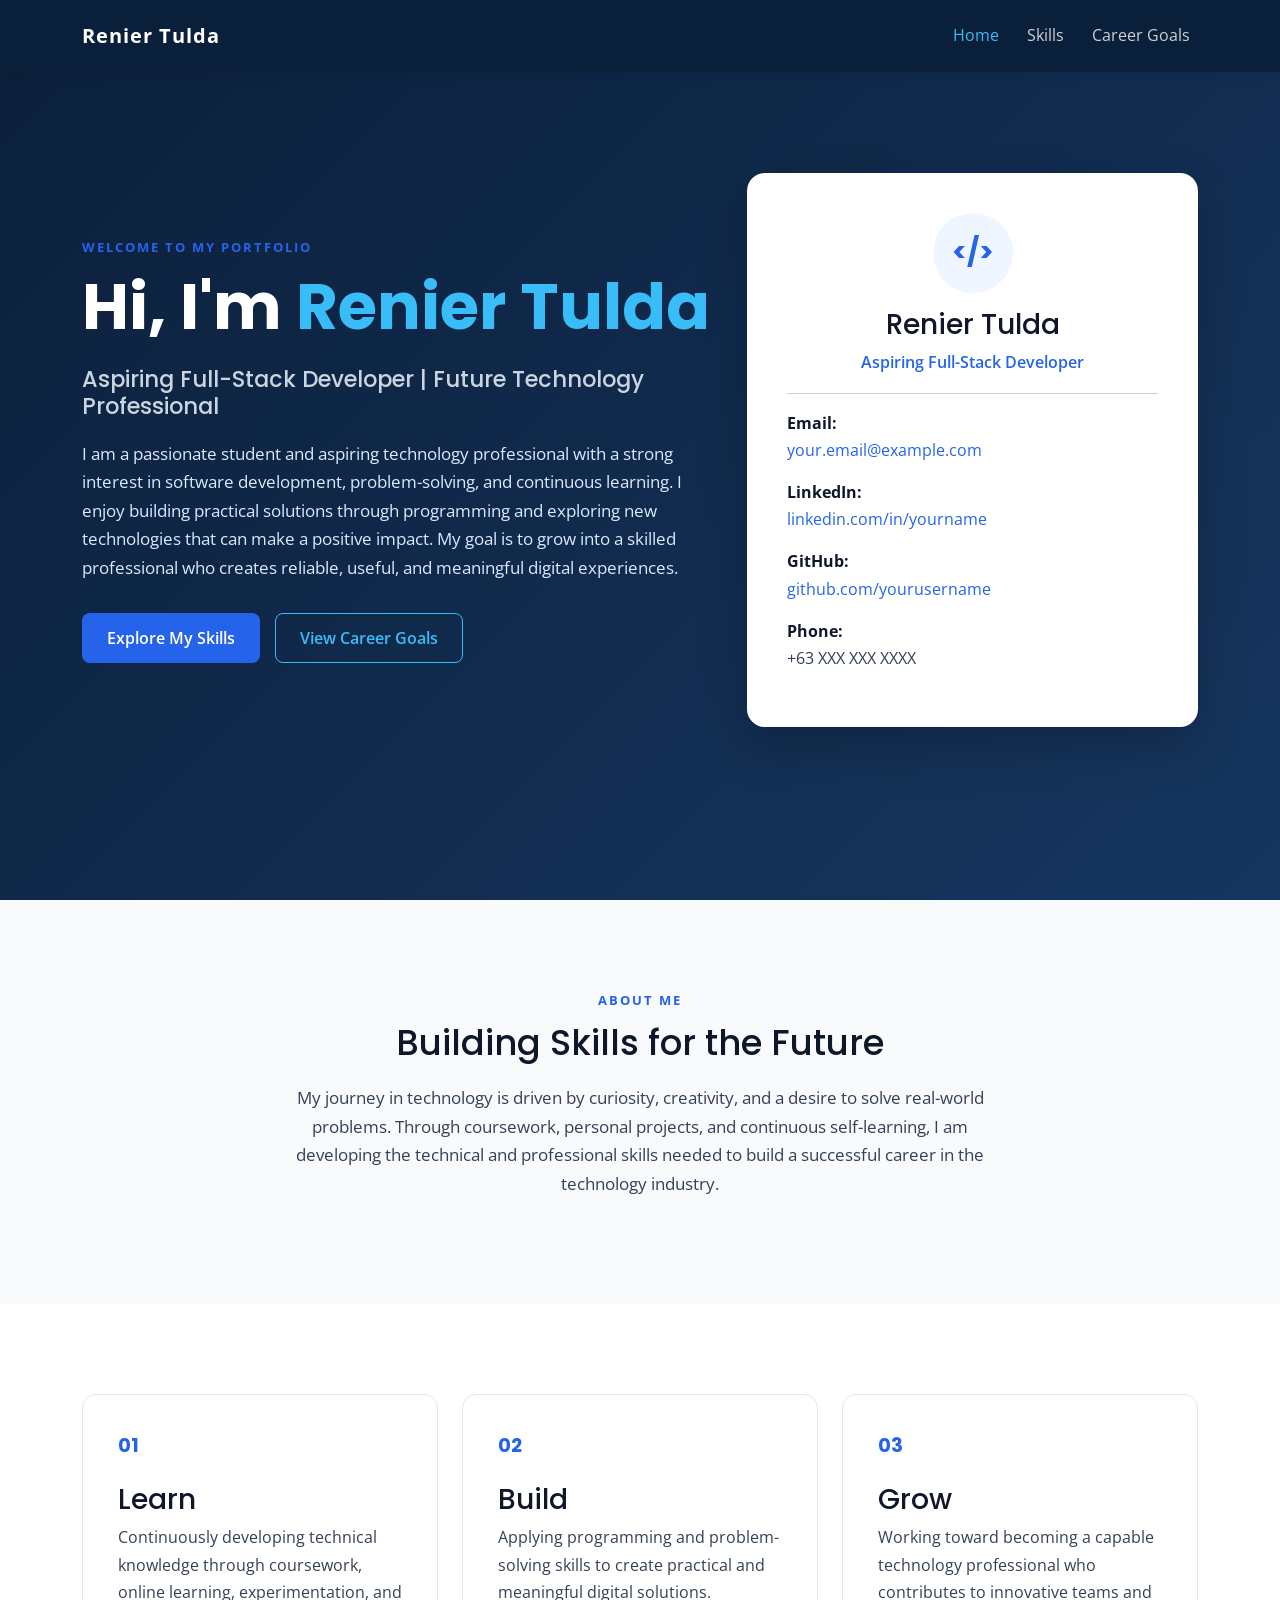
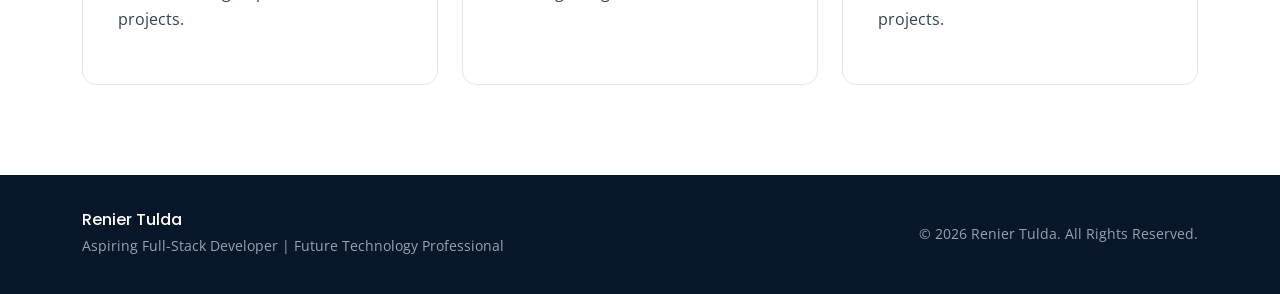
==== index.html @ dddf84f2 "Add files via upload" ====
<!DOCTYPE html>
<html lang="en">
<head>
    <meta charset="UTF-8">
    <meta name="viewport" content="width=device-width, initial-scale=1.0">

    <title>Renier Tulda | Portfolio</title>

    <!-- Google Fonts -->
    <link rel="preconnect" href="https://fonts.googleapis.com">
    <link rel="preconnect" href="https://fonts.gstatic.com" crossorigin>
    <link href="https://fonts.googleapis.com/css2?family=Open+Sans:wght@400;500;600;700&family=Poppins:wght@500;600;700&display=swap" rel="stylesheet">

    <!-- Bootstrap -->
    <link
        href="https://cdn.jsdelivr.net/npm/bootstrap@5.3.3/dist/css/bootstrap.min.css"
        rel="stylesheet"
    >

    <!-- Custom CSS -->
    <link rel="stylesheet" href="style.css">
</head>

<body>

    <!-- Navigation -->
    <nav class="navbar navbar-expand-lg navbar-dark fixed-top">
        <div class="container">

            <a class="navbar-brand fw-bold" href="index.html">
                Renier Tulda
            </a>

            <button
                class="navbar-toggler"
                type="button"
                data-bs-toggle="collapse"
                data-bs-target="#navbarNav"
            >
                <span class="navbar-toggler-icon"></span>
            </button>

            <div class="collapse navbar-collapse" id="navbarNav">
                <ul class="navbar-nav ms-auto">

                    <li class="nav-item">
                        <a class="nav-link active" href="index.html">
                            Home
                        </a>
                    </li>

                    <li class="nav-item">
                        <a class="nav-link" href="skills.html">
                            Skills
                        </a>
                    </li>

                    <li class="nav-item">
                        <a class="nav-link" href="career-goals.html">
                            Career Goals
                        </a>
                    </li>

                </ul>
            </div>

        </div>
    </nav>


    <!-- Hero Section -->
    <header class="hero-section">

        <div class="container">

            <div class="row align-items-center min-vh-100">

                <div class="col-lg-7">

                    <p class="section-label">
                        WELCOME TO MY PORTFOLIO
                    </p>

                    <h1 class="display-3 fw-bold">
                        Hi, I'm <span>Renier Tulda</span>
                    </h1>

                    <h2 class="hero-tagline">
                        Aspiring Full-Stack Developer | Future Technology Professional
                    </h2>

                    <p class="hero-text">
                        I am a passionate student and aspiring technology professional
                        with a strong interest in software development, problem-solving,
                        and continuous learning. I enjoy building practical solutions
                        through programming and exploring new technologies that can make
                        a positive impact. My goal is to grow into a skilled professional
                        who creates reliable, useful, and meaningful digital experiences.
                    </p>

                    <div class="hero-buttons">

                        <a href="skills.html" class="btn btn-primary-custom">
                            Explore My Skills
                        </a>

                        <a href="career-goals.html" class="btn btn-outline-custom">
                            View Career Goals
                        </a>

                    </div>

                </div>


                <!-- Quick Info Card -->
                <div class="col-lg-5 mt-5 mt-lg-0">

                    <div class="profile-card">

                        <div class="profile-icon">
                            &lt;/&gt;
                        </div>

                        <h3>Renier Tulda</h3>

                        <p class="profile-role">
                            Aspiring Full-Stack Developer
                        </p>

                        <hr>

                        <div class="contact-item">
                            <strong>Email:</strong>
                            <a href="mailto:your.email@example.com">
                                your.email@example.com
                            </a>
                        </div>

                        <div class="contact-item">
                            <strong>LinkedIn:</strong>
                            <a href="#">
                                linkedin.com/in/yourname
                            </a>
                        </div>

                        <div class="contact-item">
                            <strong>GitHub:</strong>
                            <a href="#">
                                github.com/yourusername
                            </a>
                        </div>

                        <div class="contact-item">
                            <strong>Phone:</strong>
                            <span>+63 XXX XXX XXXX</span>
                        </div>

                    </div>

                </div>

            </div>

        </div>

    </header>


    <!-- About Section -->
    <section class="section-padding bg-light-section">

        <div class="container">

            <div class="row justify-content-center text-center">

                <div class="col-lg-8">

                    <p class="section-label">
                        ABOUT ME
                    </p>

                    <h2 class="section-title">
                        Building Skills for the Future
                    </h2>

                    <p class="section-description">
                        My journey in technology is driven by curiosity, creativity,
                        and a desire to solve real-world problems. Through coursework,
                        personal projects, and continuous self-learning, I am developing
                        the technical and professional skills needed to build a successful
                        career in the technology industry.
                    </p>

                </div>

            </div>

        </div>

    </section>


    <!-- Highlights -->
    <section class="section-padding">

        <div class="container">

            <div class="row g-4">

                <div class="col-md-4">

                    <div class="highlight-card">

                        <div class="highlight-number">01</div>

                        <h3>Learn</h3>

                        <p>
                            Continuously developing technical knowledge through
                            coursework, online learning, experimentation, and projects.
                        </p>

                    </div>

                </div>


                <div class="col-md-4">

                    <div class="highlight-card">

                        <div class="highlight-number">02</div>

                        <h3>Build</h3>

                        <p>
                            Applying programming and problem-solving skills to create
                            practical and meaningful digital solutions.
                        </p>

                    </div>

                </div>


                <div class="col-md-4">

                    <div class="highlight-card">

                        <div class="highlight-number">03</div>

                        <h3>Grow</h3>

                        <p>
                            Working toward becoming a capable technology professional
                            who contributes to innovative teams and projects.
                        </p>

                    </div>

                </div>

            </div>

        </div>

    </section>


    <!-- Footer -->
    <footer class="footer">

        <div class="container">

            <div class="row align-items-center gy-3">

                <div class="col-md-6">

                    <h4>Renier Tulda</h4>

                    <p>
                        Aspiring Full-Stack Developer | Future Technology Professional
                    </p>

                </div>

                <div class="col-md-6 text-md-end">

                    <p class="mb-0">
                        © <span id="year"></span> Renier Tulda. All Rights Reserved.
                    </p>

                </div>

            </div>

        </div>

    </footer>


    <script src="https://cdn.jsdelivr.net/npm/bootstrap@5.3.3/dist/js/bootstrap.bundle.min.js"></script>
    <script src="script.js"></script>

</body>
</html>
---- style.css ----
/* =========================
   ROOT VARIABLES
========================= */

:root {
    --navy: #0b1f3a;
    --navy-light: #16365f;
    --blue: #2563eb;
    --blue-light: #eff6ff;
    --accent: #38bdf8;
    --white: #ffffff;
    --light-bg: #f8fafc;
    --text: #334155;
    --dark-text: #0f172a;
    --border: #e2e8f0;
}


/* =========================
   GLOBAL
========================= */

* {
    margin: 0;
    padding: 0;
    box-sizing: border-box;
}

html {
    scroll-behavior: smooth;
}

body {
    font-family: "Open Sans", sans-serif;
    color: var(--text);
    background-color: var(--white);
    line-height: 1.7;
}

h1,
h2,
h3,
h4 {
    font-family: "Poppins", sans-serif;
    color: var(--dark-text);
}

a {
    text-decoration: none;
}


/* =========================
   NAVIGATION
========================= */

.navbar {
    background-color: rgba(11, 31, 58, 0.97);
    padding: 14px 0;
    box-shadow: 0 2px 10px rgba(0, 0, 0, 0.08);
}

.navbar-brand {
    letter-spacing: 1px;
}

.nav-link {
    color: rgba(255, 255, 255, 0.8) !important;
    margin-left: 12px;
    transition: 0.3s;
}

.nav-link:hover,
.nav-link.active {
    color: var(--accent) !important;
}


/* =========================
   HERO
========================= */

.hero-section {
    background:
        linear-gradient(
            135deg,
            var(--navy) 0%,
            var(--navy-light) 100%
        );
    color: var(--white);
}

.hero-section h1 {
    color: var(--white);
    line-height: 1.2;
}

.hero-section h1 span {
    color: var(--accent);
}

.hero-tagline {
    color: #cbd5e1;
    font-size: 1.4rem;
    margin: 20px 0;
}

.hero-text {
    color: #dbeafe;
    max-width: 700px;
    font-size: 1.05rem;
}


/* =========================
   BUTTONS
========================= */

.hero-buttons {
    display: flex;
    flex-wrap: wrap;
    gap: 15px;
    margin-top: 30px;
}

.btn-primary-custom {
    background-color: var(--blue);
    color: var(--white);
    padding: 12px 24px;
    border-radius: 8px;
    font-weight: 600;
    transition: 0.3s;
}

.btn-primary-custom:hover {
    background-color: #1d4ed8;
    color: var(--white);
    transform: translateY(-2px);
}

.btn-outline-custom {
    border: 1px solid var(--accent);
    color: var(--accent);
    padding: 12px 24px;
    border-radius: 8px;
    font-weight: 600;
    transition: 0.3s;
}

.btn-outline-custom:hover {
    background-color: var(--accent);
    color: var(--navy);
}


/* =========================
   PROFILE CARD
========================= */

.profile-card {
    background-color: var(--white);
    color: var(--text);
    padding: 40px;
    border-radius: 18px;
    box-shadow: 0 20px 50px rgba(0, 0, 0, 0.2);
}

.profile-card h3 {
    text-align: center;
    margin-top: 15px;
}

.profile-role {
    text-align: center;
    color: var(--blue);
    font-weight: 600;
}

.profile-icon {
    width: 80px;
    height: 80px;
    margin: auto;

    display: flex;
    align-items: center;
    justify-content: center;

    background-color: var(--blue-light);
    color: var(--blue);

    border-radius: 50%;

    font-family: "Poppins", sans-serif;
    font-size: 1.7rem;
    font-weight: bold;
}

.contact-item {
    margin: 15px 0;
}

.contact-item strong {
    display: block;
    color: var(--dark-text);
}

.contact-item a {
    color: var(--blue);
    word-break: break-word;
}


/* =========================
   GENERAL SECTIONS
========================= */

.section-padding {
    padding: 90px 0;
}

.bg-light-section {
    background-color: var(--light-bg);
}

.section-label {
    color: var(--blue);
    font-size: 0.8rem;
    font-weight: 700;
    letter-spacing: 2px;
    margin-bottom: 10px;
}

.section-title {
    font-size: 2.2rem;
    margin-bottom: 20px;
}

.section-description {
    max-width: 750px;
    font-size: 1.05rem;
}


/* =========================
   HOME HIGHLIGHTS
========================= */

.highlight-card {
    height: 100%;
    padding: 35px;
    border: 1px solid var(--border);
    border-radius: 14px;
    background-color: var(--white);
    transition: 0.3s;
}

.highlight-card:hover {
    transform: translateY(-6px);
    box-shadow: 0 15px 35px rgba(15, 23, 42, 0.08);
}

.highlight-number {
    color: var(--blue);
    font-family: "Poppins", sans-serif;
    font-weight: 700;
    font-size: 1.2rem;
    margin-bottom: 20px;
}


/* =========================
   PAGE HEADER
========================= */

.page-header {
    padding: 170px 0 80px;
    background:
        linear-gradient(
            135deg,
            var(--navy) 0%,
            var(--navy-light) 100%
        );
}

.page-header h1 {
    color: var(--white);
    font-size: 3rem;
}

.page-header p:not(.section-label) {
    color: #cbd5e1;
    max-width: 700px;
    margin: 15px auto 0;
}


/* =========================
   SKILLS
========================= */

.skill-category {
    margin-bottom: 90px;
}

.category-heading {
    display: flex;
    gap: 20px;
    align-items: flex-start;
    margin-bottom: 35px;
}

.category-heading h2 {
    margin-bottom: 5px;
}

.category-number {
    min-width: 50px;
    height: 50px;

    display: flex;
    align-items: center;
    justify-content: center;

    background-color: var(--blue-light);
    color: var(--blue);

    border-radius: 10px;

    font-family: "Poppins", sans-serif;
    font-weight: 700;
}

.skill-card {
    height: 100%;
    padding: 28px;

    background-color: var(--white);

    border: 1px solid var(--border);
    border-radius: 14px;

    transition: 0.3s;
}

.skill-card:hover {
    transform: translateY(-5px);
    box-shadow: 0 12px 30px rgba(15, 23, 42, 0.08);
}

.skill-card-header {
    display: flex;
    justify-content: space-between;
    align-items: flex-start;
    gap: 15px;
    margin-bottom: 15px;
}

.skill-card h3 {
    font-size: 1.2rem;
    margin-bottom: 0;
}

.rating {
    padding: 5px 10px;
    border-radius: 20px;

    font-size: 0.7rem;
    font-weight: 700;

    white-space: nowrap;
}

.novice {
    background-color: #f1f5f9;
    color: #475569;
}

.beginner {
    background-color: #fef3c7;
    color: #92400e;
}

.intermediate {
    background-color: #dbeafe;
    color: #1d4ed8;
}

.proficient {
    background-color: #dcfce7;
    color: #166534;
}

.expert {
    background-color: #ede9fe;
    color: #6d28d9;
}


/* =========================
   SKILL GAPS
========================= */

.skill-gaps {
    padding: 50px;
    background-color: var(--navy);
    border-radius: 20px;
    color: #dbeafe;
}

.skill-gaps h2 {
    color: var(--white);
}

.gap-card {
    height: 100%;
    padding: 25px;

    background-color: rgba(255, 255, 255, 0.08);

    border: 1px solid rgba(255, 255, 255, 0.1);
    border-radius: 12px;
}

.gap-card h3 {
    color: var(--accent);
    font-size: 1.1rem;
}

.gap-card p {
    margin-bottom: 0;
}


/* =========================
   CAREER TIMELINE
========================= */

.career-timeline {
    max-width: 900px;
    margin: auto;
}

.timeline-item {
    display: grid;
    grid-template-columns: 180px 1fr;
    gap: 40px;

    padding-bottom: 60px;
}

.timeline-year {
    color: var(--blue);
    font-family: "Poppins", sans-serif;
    font-size: 1.3rem;
    font-weight: 700;
}

.timeline-content {
    padding-left: 35px;
    border-left: 3px solid var(--blue);
}

.timeline-content h3 {
    margin-bottom: 20px;
}

.timeline-content li {
    margin-bottom: 12px;
}


/* =========================
   DEVELOPMENT PLAN
========================= */

.development-card {
    height: 100%;

    padding: 35px;

    border: 1px solid var(--border);
    border-radius: 15px;

    background-color: var(--white);
}

.development-step {
    color: var(--blue);

    font-family: "Poppins", sans-serif;
    font-weight: 700;
    font-size: 0.9rem;

    margin-bottom: 20px;
}

.development-card span {
    display: inline-block;

    color: var(--blue);
    font-size: 0.8rem;
    font-weight: 700;

    margin-top: 10px;
}


/* =========================
   MOTIVATION
========================= */

.motivation-section {
    padding: 100px 0;

    background:
        linear-gradient(
            135deg,
            var(--navy),
            var(--navy-light)
        );

    color: #dbeafe;
}

.motivation-section h2 {
    color: var(--white);
    margin-bottom: 25px;
}

.light-label {
    color: var(--accent);
}


/* =========================
   FOOTER
========================= */

.footer {
    padding: 35px 0;

    background-color: #071629;
    color: #94a3b8;
}

.footer h4 {
    color: var(--white);
    font-size: 1rem;
    margin-bottom: 5px;
}

.footer p {
    margin-bottom: 0;
    font-size: 0.9rem;
}


/* =========================
   RESPONSIVE DESIGN
========================= */

@media (max-width: 991px) {

    .navbar-collapse {
        padding-top: 15px;
    }

    .nav-link {
        margin-left: 0;
    }

    .hero-section {
        padding-top: 40px;
    }

    .timeline-item {
        grid-template-columns: 1fr;
        gap: 15px;
    }

    .timeline-content {
        padding-left: 25px;
    }

}


@media (max-width: 768px) {

    .section-padding {
        padding: 65px 0;
    }

    .page-header {
        padding: 140px 0 65px;
    }

    .page-header h1 {
        font-size: 2.3rem;
    }

    .hero-section h1 {
        font-size: 2.6rem;
    }

    .hero-tagline {
        font-size: 1.15rem;
    }

    .profile-card {
        padding: 30px;
    }

    .section-title {
        font-size: 1.8rem;
    }

    .category-heading {
        gap: 15px;
    }

    .skill-gaps {
        padding: 30px 20px;
    }

    .footer {
        text-align: center;
    }

    .footer .text-md-end {
        text-align: center !important;
    }

}


@media (max-width: 480px) {

    .hero-buttons {
        flex-direction: column;
    }

    .hero-buttons a {
        text-align: center;
    }

    .page-header h1 {
        font-size: 2rem;
    }

    .skill-card-header {
        flex-direction: column;
    }

}
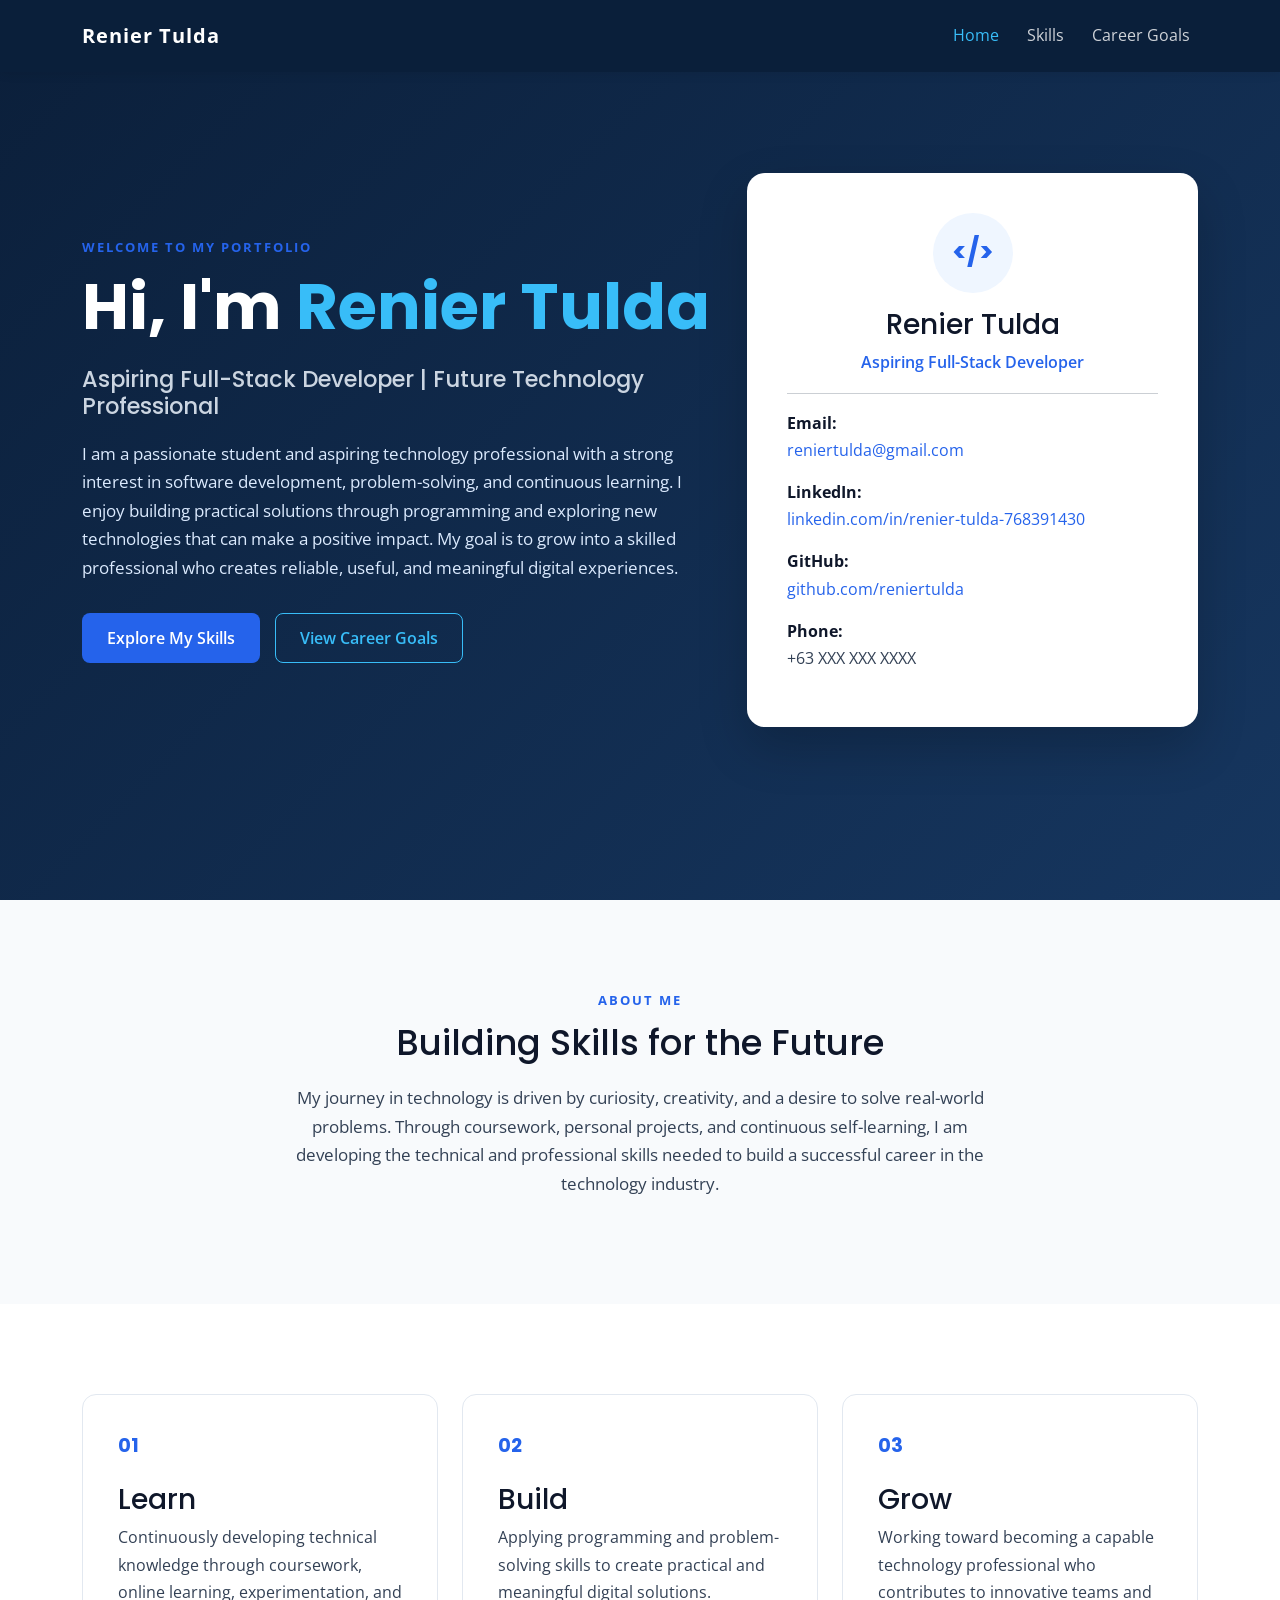
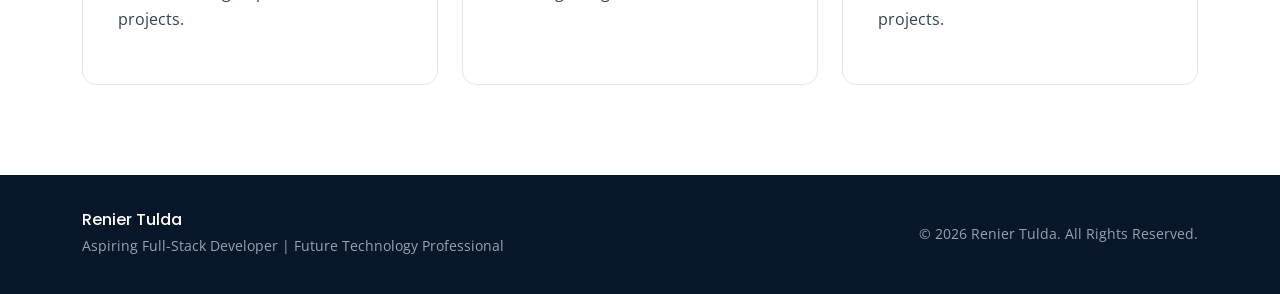
==== commit d6c45f82: "Update index.html" ====
--- a/index.html
+++ b/index.html
@@ -132,22 +132,22 @@
 
                         <div class="contact-item">
                             <strong>Email:</strong>
-                            <a href="mailto:your.email@example.com">
-                                your.email@example.com
+                            <a href="mailto:reniertulda@gmail.com">
+                                reniertulda@gmail.com
                             </a>
                         </div>
 
                         <div class="contact-item">
                             <strong>LinkedIn:</strong>
-                            <a href="#">
-                                linkedin.com/in/yourname
+                            <a href="renier-tulda-768391430">
+                                linkedin.com/in/renier-tulda-768391430
                             </a>
                         </div>
 
                         <div class="contact-item">
                             <strong>GitHub:</strong>
-                            <a href="#">
-                                github.com/yourusername
+                            <a href="github.com/reniertulda">
+                                github.com/reniertulda
                             </a>
                         </div>
 
@@ -304,4 +304,4 @@
     <script src="script.js"></script>
 
 </body>
-</html>+</html>
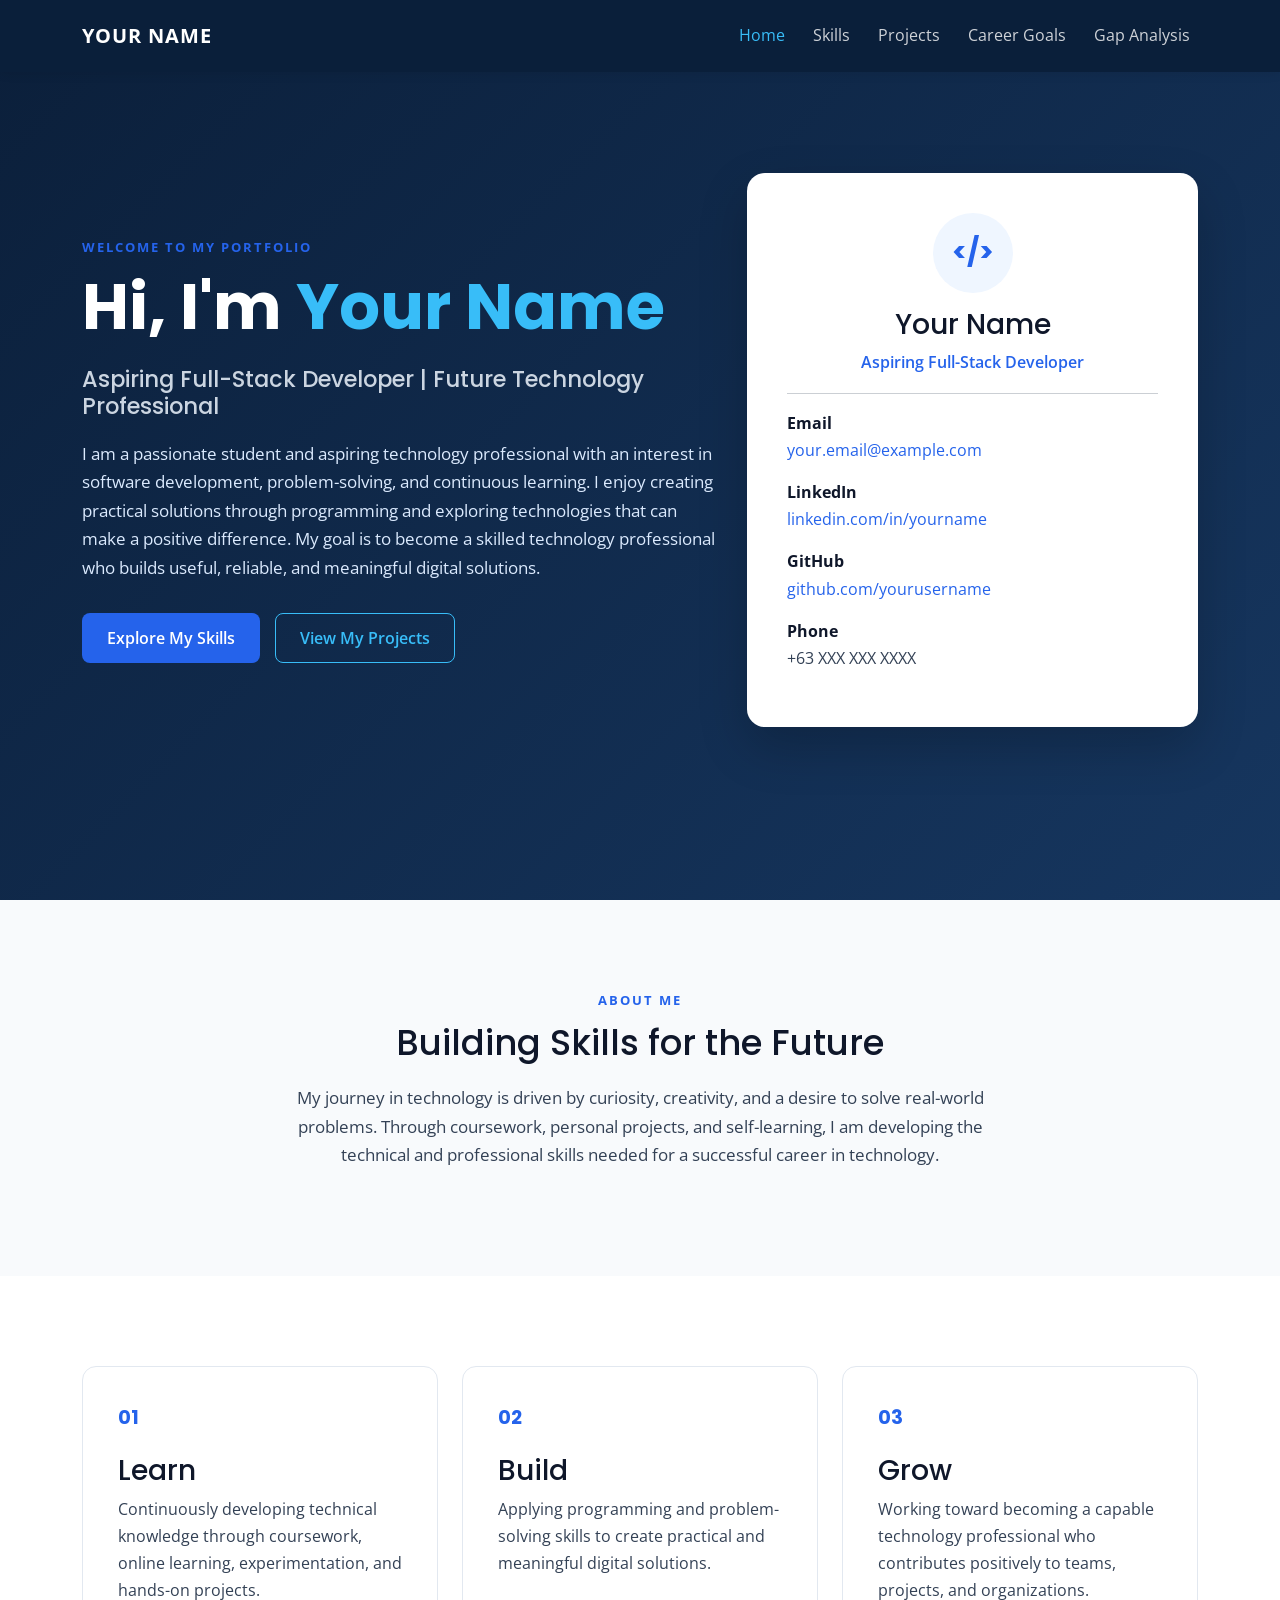
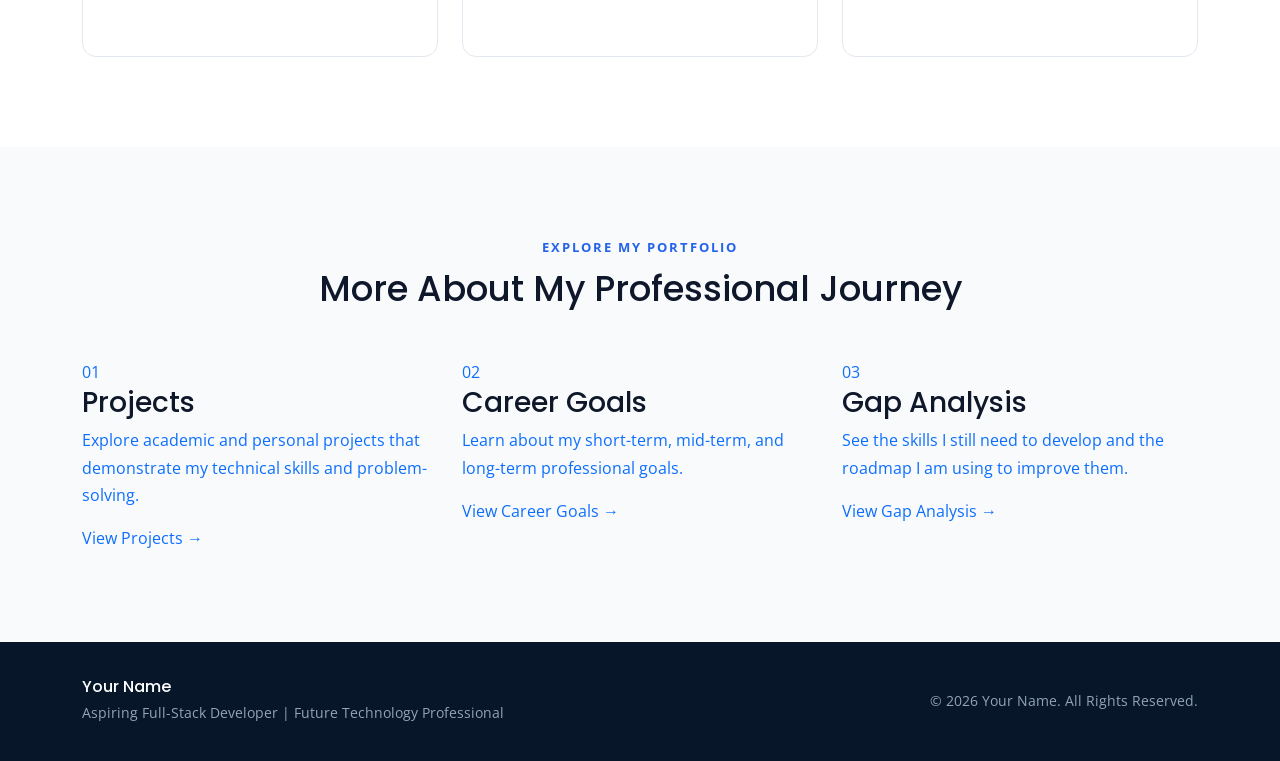
==== commit 5d1b30a2: "Update index.html" ====
--- a/index.html
+++ b/index.html
@@ -4,12 +4,16 @@
     <meta charset="UTF-8">
     <meta name="viewport" content="width=device-width, initial-scale=1.0">
 
-    <title>Renier Tulda | Portfolio</title>
+    <title>Your Name | Portfolio</title>
 
     <!-- Google Fonts -->
     <link rel="preconnect" href="https://fonts.googleapis.com">
     <link rel="preconnect" href="https://fonts.gstatic.com" crossorigin>
-    <link href="https://fonts.googleapis.com/css2?family=Open+Sans:wght@400;500;600;700&family=Poppins:wght@500;600;700&display=swap" rel="stylesheet">
+
+    <link
+        href="https://fonts.googleapis.com/css2?family=Open+Sans:wght@400;500;600;700&family=Poppins:wght@500;600;700&display=swap"
+        rel="stylesheet"
+    >
 
     <!-- Bootstrap -->
     <link
@@ -23,12 +27,15 @@
 
 <body>
 
-    <!-- Navigation -->
+    <!-- =========================
+         NAVIGATION
+    ========================== -->
     <nav class="navbar navbar-expand-lg navbar-dark fixed-top">
+
         <div class="container">
 
             <a class="navbar-brand fw-bold" href="index.html">
-                Renier Tulda
+                YOUR NAME
             </a>
 
             <button
@@ -36,11 +43,15 @@
                 type="button"
                 data-bs-toggle="collapse"
                 data-bs-target="#navbarNav"
+                aria-controls="navbarNav"
+                aria-expanded="false"
+                aria-label="Toggle navigation"
             >
                 <span class="navbar-toggler-icon"></span>
             </button>
 
             <div class="collapse navbar-collapse" id="navbarNav">
+
                 <ul class="navbar-nav ms-auto">
 
                     <li class="nav-item">
@@ -56,19 +67,35 @@
                     </li>
 
                     <li class="nav-item">
+                        <a class="nav-link" href="projects.html">
+                            Projects
+                        </a>
+                    </li>
+
+                    <li class="nav-item">
                         <a class="nav-link" href="career-goals.html">
                             Career Goals
                         </a>
                     </li>
 
+                    <li class="nav-item">
+                        <a class="nav-link" href="gap-analysis.html">
+                            Gap Analysis
+                        </a>
+                    </li>
+
                 </ul>
-            </div>
-
-        </div>
+
+            </div>
+
+        </div>
+
     </nav>
 
 
-    <!-- Hero Section -->
+    <!-- =========================
+         HERO SECTION
+    ========================== -->
     <header class="hero-section">
 
         <div class="container">
@@ -82,7 +109,7 @@
                     </p>
 
                     <h1 class="display-3 fw-bold">
-                        Hi, I'm <span>Renier Tulda</span>
+                        Hi, I'm <span>Your Name</span>
                     </h1>
 
                     <h2 class="hero-tagline">
@@ -91,11 +118,12 @@
 
                     <p class="hero-text">
                         I am a passionate student and aspiring technology professional
-                        with a strong interest in software development, problem-solving,
-                        and continuous learning. I enjoy building practical solutions
-                        through programming and exploring new technologies that can make
-                        a positive impact. My goal is to grow into a skilled professional
-                        who creates reliable, useful, and meaningful digital experiences.
+                        with an interest in software development, problem-solving,
+                        and continuous learning. I enjoy creating practical solutions
+                        through programming and exploring technologies that can make
+                        a positive difference. My goal is to become a skilled
+                        technology professional who builds useful, reliable,
+                        and meaningful digital solutions.
                     </p>
 
                     <div class="hero-buttons">
@@ -104,8 +132,8 @@
                             Explore My Skills
                         </a>
 
-                        <a href="career-goals.html" class="btn btn-outline-custom">
-                            View Career Goals
+                        <a href="projects.html" class="btn btn-outline-custom">
+                            View My Projects
                         </a>
 
                     </div>
@@ -113,7 +141,7 @@
                 </div>
 
 
-                <!-- Quick Info Card -->
+                <!-- CONTACT CARD -->
                 <div class="col-lg-5 mt-5 mt-lg-0">
 
                     <div class="profile-card">
@@ -122,7 +150,9 @@
                             &lt;/&gt;
                         </div>
 
-                        <h3>Renier Tulda</h3>
+                        <h3>
+                            Your Name
+                        </h3>
 
                         <p class="profile-role">
                             Aspiring Full-Stack Developer
@@ -131,29 +161,31 @@
                         <hr>
 
                         <div class="contact-item">
-                            <strong>Email:</strong>
-                            <a href="mailto:reniertulda@gmail.com">
-                                reniertulda@gmail.com
+                            <strong>Email</strong>
+                            <a href="mailto:your.email@example.com">
+                                your.email@example.com
                             </a>
                         </div>
 
                         <div class="contact-item">
-                            <strong>LinkedIn:</strong>
-                            <a href="renier-tulda-768391430">
-                                linkedin.com/in/renier-tulda-768391430
+                            <strong>LinkedIn</strong>
+                            <a href="#" target="_blank">
+                                linkedin.com/in/yourname
                             </a>
                         </div>
 
                         <div class="contact-item">
-                            <strong>GitHub:</strong>
-                            <a href="github.com/reniertulda">
-                                github.com/reniertulda
+                            <strong>GitHub</strong>
+                            <a href="#" target="_blank">
+                                github.com/yourusername
                             </a>
                         </div>
 
                         <div class="contact-item">
-                            <strong>Phone:</strong>
-                            <span>+63 XXX XXX XXXX</span>
+                            <strong>Phone</strong>
+                            <span>
+                                +63 XXX XXX XXXX
+                            </span>
                         </div>
 
                     </div>
@@ -167,7 +199,9 @@
     </header>
 
 
-    <!-- About Section -->
+    <!-- =========================
+         ABOUT SECTION
+    ========================== -->
     <section class="section-padding bg-light-section">
 
         <div class="container">
@@ -184,12 +218,12 @@
                         Building Skills for the Future
                     </h2>
 
-                    <p class="section-description">
+                    <p class="section-description mx-auto">
                         My journey in technology is driven by curiosity, creativity,
                         and a desire to solve real-world problems. Through coursework,
-                        personal projects, and continuous self-learning, I am developing
-                        the technical and professional skills needed to build a successful
-                        career in the technology industry.
+                        personal projects, and self-learning, I am developing the
+                        technical and professional skills needed for a successful
+                        career in technology.
                     </p>
 
                 </div>
@@ -201,7 +235,9 @@
     </section>
 
 
-    <!-- Highlights -->
+    <!-- =========================
+         HIGHLIGHTS
+    ========================== -->
     <section class="section-padding">
 
         <div class="container">
@@ -212,13 +248,18 @@
 
                     <div class="highlight-card">
 
-                        <div class="highlight-number">01</div>
-
-                        <h3>Learn</h3>
+                        <div class="highlight-number">
+                            01
+                        </div>
+
+                        <h3>
+                            Learn
+                        </h3>
 
                         <p>
                             Continuously developing technical knowledge through
-                            coursework, online learning, experimentation, and projects.
+                            coursework, online learning, experimentation, and
+                            hands-on projects.
                         </p>
 
                     </div>
@@ -230,13 +271,17 @@
 
                     <div class="highlight-card">
 
-                        <div class="highlight-number">02</div>
-
-                        <h3>Build</h3>
-
-                        <p>
-                            Applying programming and problem-solving skills to create
-                            practical and meaningful digital solutions.
+                        <div class="highlight-number">
+                            02
+                        </div>
+
+                        <h3>
+                            Build
+                        </h3>
+
+                        <p>
+                            Applying programming and problem-solving skills to
+                            create practical and meaningful digital solutions.
                         </p>
 
                     </div>
@@ -248,13 +293,18 @@
 
                     <div class="highlight-card">
 
-                        <div class="highlight-number">03</div>
-
-                        <h3>Grow</h3>
-
-                        <p>
-                            Working toward becoming a capable technology professional
-                            who contributes to innovative teams and projects.
+                        <div class="highlight-number">
+                            03
+                        </div>
+
+                        <h3>
+                            Grow
+                        </h3>
+
+                        <p>
+                            Working toward becoming a capable technology
+                            professional who contributes positively to teams,
+                            projects, and organizations.
                         </p>
 
                     </div>
@@ -268,7 +318,114 @@
     </section>
 
 
-    <!-- Footer -->
+    <!-- =========================
+         QUICK LINKS
+    ========================== -->
+    <section class="section-padding bg-light-section">
+
+        <div class="container">
+
+            <div class="text-center mb-5">
+
+                <p class="section-label">
+                    EXPLORE MY PORTFOLIO
+                </p>
+
+                <h2 class="section-title">
+                    More About My Professional Journey
+                </h2>
+
+            </div>
+
+            <div class="row g-4">
+
+                <div class="col-md-4">
+
+                    <a href="projects.html" class="quick-link-card">
+
+                        <span class="quick-link-number">
+                            01
+                        </span>
+
+                        <h3>
+                            Projects
+                        </h3>
+
+                        <p>
+                            Explore academic and personal projects that
+                            demonstrate my technical skills and problem-solving.
+                        </p>
+
+                        <span class="quick-link-arrow">
+                            View Projects →
+                        </span>
+
+                    </a>
+
+                </div>
+
+
+                <div class="col-md-4">
+
+                    <a href="career-goals.html" class="quick-link-card">
+
+                        <span class="quick-link-number">
+                            02
+                        </span>
+
+                        <h3>
+                            Career Goals
+                        </h3>
+
+                        <p>
+                            Learn about my short-term, mid-term, and long-term
+                            professional goals.
+                        </p>
+
+                        <span class="quick-link-arrow">
+                            View Career Goals →
+                        </span>
+
+                    </a>
+
+                </div>
+
+
+                <div class="col-md-4">
+
+                    <a href="gap-analysis.html" class="quick-link-card">
+
+                        <span class="quick-link-number">
+                            03
+                        </span>
+
+                        <h3>
+                            Gap Analysis
+                        </h3>
+
+                        <p>
+                            See the skills I still need to develop and the roadmap
+                            I am using to improve them.
+                        </p>
+
+                        <span class="quick-link-arrow">
+                            View Gap Analysis →
+                        </span>
+
+                    </a>
+
+                </div>
+
+            </div>
+
+        </div>
+
+    </section>
+
+
+    <!-- =========================
+         FOOTER
+    ========================== -->
     <footer class="footer">
 
         <div class="container">
@@ -277,10 +434,13 @@
 
                 <div class="col-md-6">
 
-                    <h4>Renier Tulda</h4>
+                    <h4>
+                        Your Name
+                    </h4>
 
                     <p>
-                        Aspiring Full-Stack Developer | Future Technology Professional
+                        Aspiring Full-Stack Developer |
+                        Future Technology Professional
                     </p>
 
                 </div>
@@ -288,7 +448,8 @@
                 <div class="col-md-6 text-md-end">
 
                     <p class="mb-0">
-                        © <span id="year"></span> Renier Tulda. All Rights Reserved.
+                        © <span id="year"></span>
+                        Your Name. All Rights Reserved.
                     </p>
 
                 </div>
@@ -300,7 +461,12 @@
     </footer>
 
 
-    <script src="https://cdn.jsdelivr.net/npm/bootstrap@5.3.3/dist/js/bootstrap.bundle.min.js"></script>
+    <!-- Bootstrap JS -->
+    <script
+        src="https://cdn.jsdelivr.net/npm/bootstrap@5.3.3/dist/js/bootstrap.bundle.min.js">
+    </script>
+
+    <!-- Custom JS -->
     <script src="script.js"></script>
 
 </body>
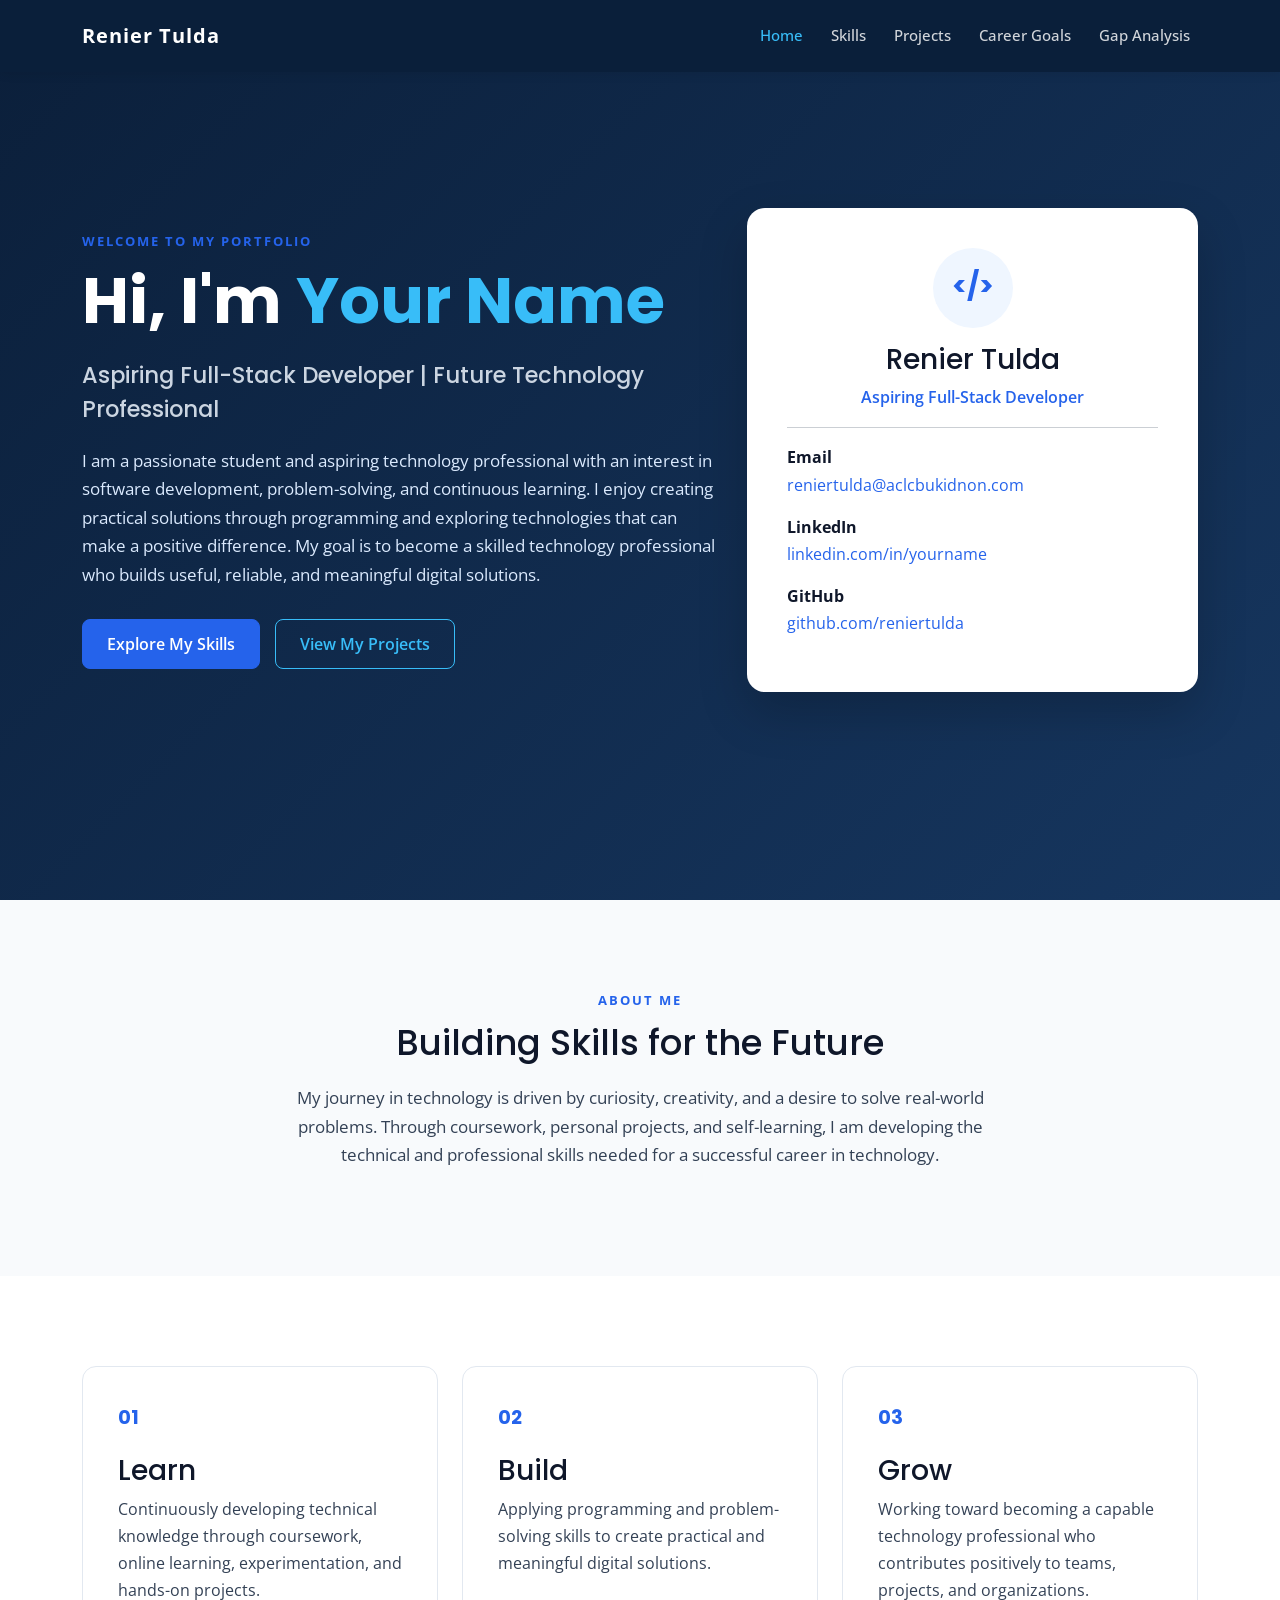
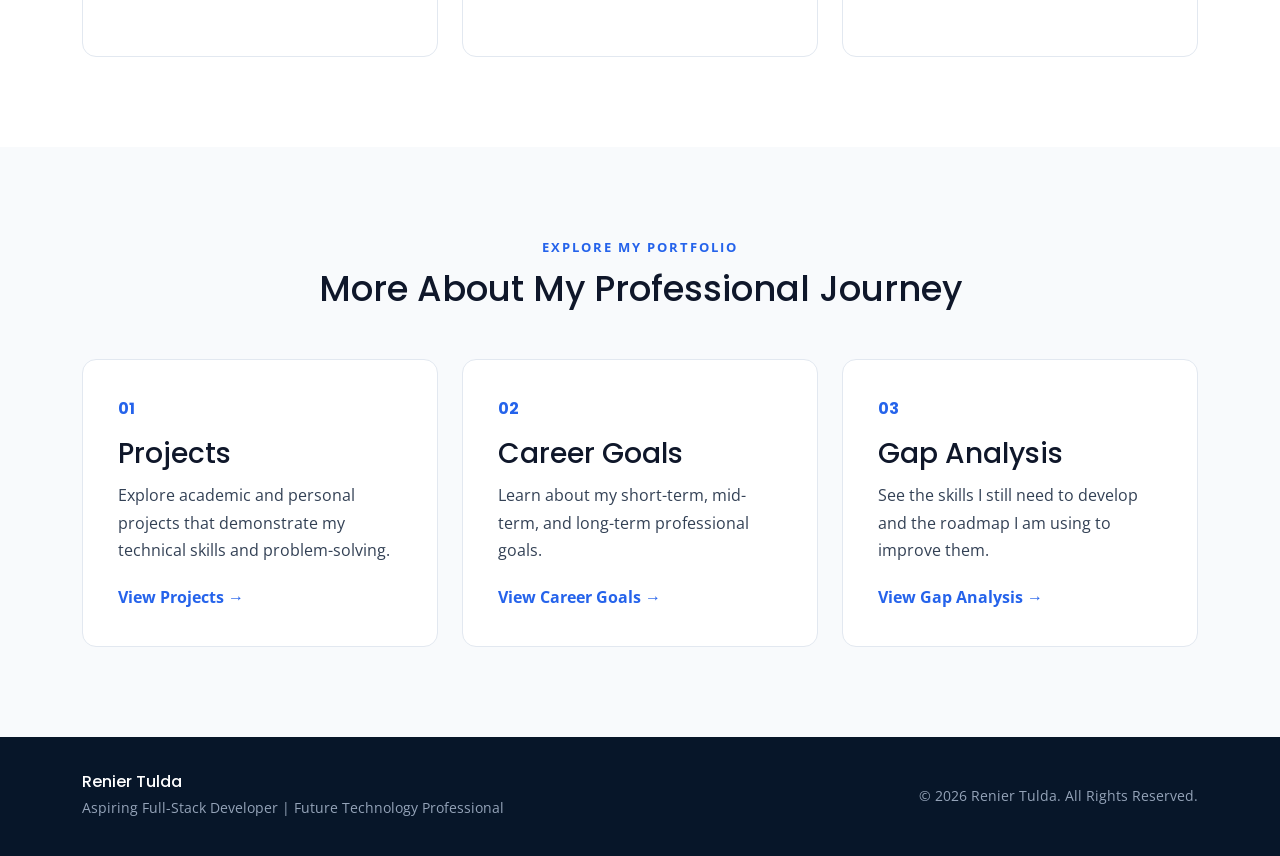
==== commit bafafdea: "Update index.html" ====
--- a/index.html
+++ b/index.html
@@ -4,7 +4,7 @@
     <meta charset="UTF-8">
     <meta name="viewport" content="width=device-width, initial-scale=1.0">
 
-    <title>Your Name | Portfolio</title>
+    <title>Renier Tulda | Portfolio</title>
 
     <!-- Google Fonts -->
     <link rel="preconnect" href="https://fonts.googleapis.com">
@@ -35,7 +35,7 @@
         <div class="container">
 
             <a class="navbar-brand fw-bold" href="index.html">
-                YOUR NAME
+                Renier Tulda
             </a>
 
             <button
@@ -151,7 +151,7 @@
                         </div>
 
                         <h3>
-                            Your Name
+                            Renier Tulda
                         </h3>
 
                         <p class="profile-role">
@@ -162,8 +162,8 @@
 
                         <div class="contact-item">
                             <strong>Email</strong>
-                            <a href="mailto:your.email@example.com">
-                                your.email@example.com
+                            <a href="mailto:reniertulda@aclcbukidnon.com">
+                                reniertulda@aclcbukidnon.com
                             </a>
                         </div>
 
@@ -176,17 +176,11 @@
 
                         <div class="contact-item">
                             <strong>GitHub</strong>
-                            <a href="#" target="_blank">
-                                github.com/yourusername
+                            <a href="#" target="reniertulda">
+                                github.com/reniertulda
                             </a>
                         </div>
 
-                        <div class="contact-item">
-                            <strong>Phone</strong>
-                            <span>
-                                +63 XXX XXX XXXX
-                            </span>
-                        </div>
 
                     </div>
 
@@ -435,7 +429,7 @@
                 <div class="col-md-6">
 
                     <h4>
-                        Your Name
+                        Renier Tulda
                     </h4>
 
                     <p>
@@ -449,7 +443,7 @@
 
                     <p class="mb-0">
                         © <span id="year"></span>
-                        Your Name. All Rights Reserved.
+                        Renier Tulda. All Rights Reserved.
                     </p>
 
                 </div>
--- a/style.css
+++ b/style.css
@@ -1,24 +1,39 @@
-/* =========================
+/* =========================================================
    ROOT VARIABLES
-========================= */
+========================================================= */
 
 :root {
     --navy: #0b1f3a;
     --navy-light: #16365f;
+
     --blue: #2563eb;
+    --blue-dark: #1d4ed8;
     --blue-light: #eff6ff;
+
     --accent: #38bdf8;
+
     --white: #ffffff;
     --light-bg: #f8fafc;
+
     --text: #334155;
     --dark-text: #0f172a;
+
     --border: #e2e8f0;
-}
-
-
-/* =========================
+
+    --success-bg: #dcfce7;
+    --success-text: #166534;
+
+    --warning-bg: #fef3c7;
+    --warning-text: #92400e;
+
+    --purple-bg: #ede9fe;
+    --purple-text: #6d28d9;
+}
+
+
+/* =========================================================
    GLOBAL
-========================= */
+========================================================= */
 
 * {
     margin: 0;
@@ -40,7 +55,9 @@
 h1,
 h2,
 h3,
-h4 {
+h4,
+h5,
+h6 {
     font-family: "Poppins", sans-serif;
     color: var(--dark-text);
 }
@@ -49,24 +66,38 @@
     text-decoration: none;
 }
 
-
-/* =========================
+img {
+    max-width: 100%;
+    height: auto;
+}
+
+
+/* =========================================================
    NAVIGATION
-========================= */
+========================================================= */
 
 .navbar {
     background-color: rgba(11, 31, 58, 0.97);
     padding: 14px 0;
-    box-shadow: 0 2px 10px rgba(0, 0, 0, 0.08);
+
+    box-shadow:
+        0 2px 10px rgba(0, 0, 0, 0.08);
+
+    backdrop-filter: blur(10px);
 }
 
 .navbar-brand {
+    color: var(--white) !important;
     letter-spacing: 1px;
 }
 
 .nav-link {
-    color: rgba(255, 255, 255, 0.8) !important;
+    color: rgba(255, 255, 255, 0.82) !important;
     margin-left: 12px;
+
+    font-size: 0.95rem;
+    font-weight: 500;
+
     transition: 0.3s;
 }
 
@@ -76,9 +107,9 @@
 }
 
 
-/* =========================
-   HERO
-========================= */
+/* =========================================================
+   HERO SECTION
+========================================================= */
 
 .hero-section {
     background:
@@ -87,6 +118,7 @@
             var(--navy) 0%,
             var(--navy-light) 100%
         );
+
     color: var(--white);
 }
 
@@ -101,49 +133,95 @@
 
 .hero-tagline {
     color: #cbd5e1;
+
     font-size: 1.4rem;
+
+    line-height: 1.5;
+
     margin: 20px 0;
 }
 
 .hero-text {
     color: #dbeafe;
+
     max-width: 700px;
+
     font-size: 1.05rem;
 }
 
 
-/* =========================
+/* =========================================================
+   SECTION LABELS
+========================================================= */
+
+.section-label {
+    color: var(--blue);
+
+    font-size: 0.8rem;
+    font-weight: 700;
+
+    letter-spacing: 2px;
+
+    margin-bottom: 10px;
+}
+
+.light-label {
+    color: var(--accent);
+}
+
+
+/* =========================================================
    BUTTONS
-========================= */
+========================================================= */
 
 .hero-buttons {
     display: flex;
     flex-wrap: wrap;
+
     gap: 15px;
+
     margin-top: 30px;
 }
 
 .btn-primary-custom {
+    display: inline-block;
+
     background-color: var(--blue);
     color: var(--white);
+
     padding: 12px 24px;
+
     border-radius: 8px;
+
     font-weight: 600;
+
+    border: 1px solid var(--blue);
+
     transition: 0.3s;
 }
 
 .btn-primary-custom:hover {
-    background-color: #1d4ed8;
+    background-color: var(--blue-dark);
+    border-color: var(--blue-dark);
+
     color: var(--white);
+
     transform: translateY(-2px);
 }
 
 .btn-outline-custom {
+    display: inline-block;
+
     border: 1px solid var(--accent);
+
     color: var(--accent);
+
     padding: 12px 24px;
+
     border-radius: 8px;
+
     font-weight: 600;
+
     transition: 0.3s;
 }
 
@@ -153,32 +231,40 @@
 }
 
 
-/* =========================
+/* =========================================================
    PROFILE CARD
-========================= */
+========================================================= */
 
 .profile-card {
     background-color: var(--white);
     color: var(--text);
+
     padding: 40px;
+
     border-radius: 18px;
-    box-shadow: 0 20px 50px rgba(0, 0, 0, 0.2);
+
+    box-shadow:
+        0 20px 50px rgba(0, 0, 0, 0.2);
 }
 
 .profile-card h3 {
     text-align: center;
+
     margin-top: 15px;
 }
 
 .profile-role {
     text-align: center;
-    color: var(--blue);
+
+    color: var(--blue);
+
     font-weight: 600;
 }
 
 .profile-icon {
     width: 80px;
     height: 80px;
+
     margin: auto;
 
     display: flex;
@@ -192,7 +278,7 @@
 
     font-family: "Poppins", sans-serif;
     font-size: 1.7rem;
-    font-weight: bold;
+    font-weight: 700;
 }
 
 .contact-item {
@@ -201,18 +287,24 @@
 
 .contact-item strong {
     display: block;
+
     color: var(--dark-text);
 }
 
 .contact-item a {
     color: var(--blue);
+
     word-break: break-word;
 }
 
-
-/* =========================
+.contact-item a:hover {
+    color: var(--blue-dark);
+}
+
+
+/* =========================================================
    GENERAL SECTIONS
-========================= */
+========================================================= */
 
 .section-padding {
     padding: 90px 0;
@@ -222,58 +314,122 @@
     background-color: var(--light-bg);
 }
 
-.section-label {
-    color: var(--blue);
-    font-size: 0.8rem;
-    font-weight: 700;
-    letter-spacing: 2px;
-    margin-bottom: 10px;
-}
-
 .section-title {
     font-size: 2.2rem;
+
     margin-bottom: 20px;
 }
 
 .section-description {
     max-width: 750px;
+
     font-size: 1.05rem;
 }
 
 
-/* =========================
+/* =========================================================
    HOME HIGHLIGHTS
-========================= */
+========================================================= */
 
 .highlight-card {
     height: 100%;
+
     padding: 35px;
+
+    background-color: var(--white);
+
     border: 1px solid var(--border);
+
     border-radius: 14px;
-    background-color: var(--white);
+
     transition: 0.3s;
 }
 
 .highlight-card:hover {
     transform: translateY(-6px);
-    box-shadow: 0 15px 35px rgba(15, 23, 42, 0.08);
+
+    box-shadow:
+        0 15px 35px rgba(15, 23, 42, 0.08);
 }
 
 .highlight-number {
     color: var(--blue);
+
     font-family: "Poppins", sans-serif;
-    font-weight: 700;
+
+    font-weight: 700;
+
     font-size: 1.2rem;
+
     margin-bottom: 20px;
 }
 
 
-/* =========================
+/* =========================================================
+   QUICK LINK CARDS
+========================================================= */
+
+.quick-link-card {
+    display: block;
+
+    height: 100%;
+
+    padding: 35px;
+
+    background-color: var(--white);
+
+    border: 1px solid var(--border);
+
+    border-radius: 14px;
+
+    transition: 0.3s;
+}
+
+.quick-link-card:hover {
+    transform: translateY(-6px);
+
+    box-shadow:
+        0 15px 35px rgba(15, 23, 42, 0.08);
+}
+
+.quick-link-number {
+    display: block;
+
+    color: var(--blue);
+
+    font-family: "Poppins", sans-serif;
+
+    font-weight: 700;
+
+    margin-bottom: 15px;
+}
+
+.quick-link-card h3 {
+    color: var(--dark-text);
+
+    margin-bottom: 12px;
+}
+
+.quick-link-card p {
+    color: var(--text);
+
+    margin-bottom: 20px;
+}
+
+.quick-link-arrow {
+    color: var(--blue);
+
+    font-weight: 700;
+}
+
+
+/* =========================================================
    PAGE HEADER
-========================= */
+========================================================= */
 
 .page-header {
     padding: 170px 0 80px;
+
     background:
         linear-gradient(
             135deg,
@@ -284,19 +440,22 @@
 
 .page-header h1 {
     color: var(--white);
+
     font-size: 3rem;
 }
 
 .page-header p:not(.section-label) {
     color: #cbd5e1;
+
     max-width: 700px;
+
     margin: 15px auto 0;
 }
 
 
-/* =========================
+/* =========================================================
    SKILLS
-========================= */
+========================================================= */
 
 .skill-category {
     margin-bottom: 90px;
@@ -304,13 +463,20 @@
 
 .category-heading {
     display: flex;
+
     gap: 20px;
+
     align-items: flex-start;
+
     margin-bottom: 35px;
 }
 
 .category-heading h2 {
     margin-bottom: 5px;
+}
+
+.category-heading p {
+    margin-bottom: 0;
 }
 
 .category-number {
@@ -318,6 +484,7 @@
     height: 50px;
 
     display: flex;
+
     align-items: center;
     justify-content: center;
 
@@ -327,16 +494,19 @@
     border-radius: 10px;
 
     font-family: "Poppins", sans-serif;
+
     font-weight: 700;
 }
 
 .skill-card {
     height: 100%;
+
     padding: 28px;
 
     background-color: var(--white);
 
     border: 1px solid var(--border);
+
     border-radius: 14px;
 
     transition: 0.3s;
@@ -344,27 +514,36 @@
 
 .skill-card:hover {
     transform: translateY(-5px);
-    box-shadow: 0 12px 30px rgba(15, 23, 42, 0.08);
+
+    box-shadow:
+        0 12px 30px rgba(15, 23, 42, 0.08);
 }
 
 .skill-card-header {
     display: flex;
+
     justify-content: space-between;
+
     align-items: flex-start;
+
     gap: 15px;
+
     margin-bottom: 15px;
 }
 
 .skill-card h3 {
     font-size: 1.2rem;
+
     margin-bottom: 0;
 }
 
 .rating {
     padding: 5px 10px;
+
     border-radius: 20px;
 
     font-size: 0.7rem;
+
     font-weight: 700;
 
     white-space: nowrap;
@@ -376,8 +555,8 @@
 }
 
 .beginner {
-    background-color: #fef3c7;
-    color: #92400e;
+    background-color: var(--warning-bg);
+    color: var(--warning-text);
 }
 
 .intermediate {
@@ -386,43 +565,55 @@
 }
 
 .proficient {
-    background-color: #dcfce7;
-    color: #166534;
+    background-color: var(--success-bg);
+    color: var(--success-text);
 }
 
 .expert {
-    background-color: #ede9fe;
-    color: #6d28d9;
-}
-
-
-/* =========================
-   SKILL GAPS
-========================= */
+    background-color: var(--purple-bg);
+    color: var(--purple-text);
+}
+
+
+/* =========================================================
+   SKILL GAP SECTION
+========================================================= */
 
 .skill-gaps {
     padding: 50px;
+
     background-color: var(--navy);
+
     border-radius: 20px;
+
     color: #dbeafe;
 }
 
 .skill-gaps h2 {
     color: var(--white);
+
+    margin-bottom: 15px;
+}
+
+.skill-gaps > p {
+    max-width: 850px;
 }
 
 .gap-card {
     height: 100%;
+
     padding: 25px;
 
     background-color: rgba(255, 255, 255, 0.08);
 
     border: 1px solid rgba(255, 255, 255, 0.1);
+
     border-radius: 12px;
 }
 
 .gap-card h3 {
     color: var(--accent);
+
     font-size: 1.1rem;
 }
 
@@ -431,18 +622,21 @@
 }
 
 
-/* =========================
+/* =========================================================
    CAREER TIMELINE
-========================= */
+========================================================= */
 
 .career-timeline {
     max-width: 900px;
+
     margin: auto;
 }
 
 .timeline-item {
     display: grid;
+
     grid-template-columns: 180px 1fr;
+
     gap: 40px;
 
     padding-bottom: 60px;
@@ -450,13 +644,17 @@
 
 .timeline-year {
     color: var(--blue);
+
     font-family: "Poppins", sans-serif;
+
     font-size: 1.3rem;
+
     font-weight: 700;
 }
 
 .timeline-content {
     padding-left: 35px;
+
     border-left: 3px solid var(--blue);
 }
 
@@ -469,9 +667,9 @@
 }
 
 
-/* =========================
+/* =========================================================
    DEVELOPMENT PLAN
-========================= */
+========================================================= */
 
 .development-card {
     height: 100%;
@@ -479,6 +677,7 @@
     padding: 35px;
 
     border: 1px solid var(--border);
+
     border-radius: 15px;
 
     background-color: var(--white);
@@ -488,26 +687,34 @@
     color: var(--blue);
 
     font-family: "Poppins", sans-serif;
-    font-weight: 700;
+
+    font-weight: 700;
+
     font-size: 0.9rem;
 
     margin-bottom: 20px;
+}
+
+.development-card h3 {
+    margin-bottom: 15px;
 }
 
 .development-card span {
     display: inline-block;
 
     color: var(--blue);
+
     font-size: 0.8rem;
+
     font-weight: 700;
 
     margin-top: 10px;
 }
 
 
-/* =========================
-   MOTIVATION
-========================= */
+/* =========================================================
+   MOTIVATION SECTION
+========================================================= */
 
 .motivation-section {
     padding: 100px 0;
@@ -524,40 +731,322 @@
 
 .motivation-section h2 {
     color: var(--white);
+
     margin-bottom: 25px;
 }
 
-.light-label {
-    color: var(--accent);
-}
-
-
-/* =========================
+.motivation-section p {
+    margin-bottom: 18px;
+}
+
+
+/* =========================================================
+   PROJECTS
+========================================================= */
+
+.project-card {
+    padding: 40px;
+
+    background-color: var(--white);
+
+    border: 1px solid var(--border);
+
+    border-radius: 18px;
+
+    box-shadow:
+        0 8px 25px rgba(15, 23, 42, 0.04);
+
+    transition: 0.3s;
+}
+
+.project-card:hover {
+    transform: translateY(-3px);
+
+    box-shadow:
+        0 15px 35px rgba(15, 23, 42, 0.07);
+}
+
+.project-number {
+    color: var(--blue);
+
+    font-family: "Poppins", sans-serif;
+
+    font-size: 0.8rem;
+
+    font-weight: 700;
+
+    letter-spacing: 2px;
+
+    margin-bottom: 15px;
+}
+
+.project-card h2 {
+    font-size: 1.8rem;
+
+    margin-bottom: 8px;
+}
+
+.project-card h3 {
+    font-size: 1rem;
+
+    margin-top: 25px;
+
+    margin-bottom: 10px;
+}
+
+.project-role {
+    color: var(--blue);
+
+    font-weight: 700;
+}
+
+.technology-list {
+    display: flex;
+
+    flex-wrap: wrap;
+
+    gap: 8px;
+}
+
+.technology-list span {
+    padding: 6px 12px;
+
+    border-radius: 20px;
+
+    background-color: var(--blue-light);
+
+    color: var(--blue);
+
+    font-size: 0.8rem;
+
+    font-weight: 600;
+}
+
+.project-summary {
+    height: 100%;
+
+    padding: 25px;
+
+    background-color: var(--light-bg);
+
+    border-radius: 12px;
+}
+
+.project-summary h3 {
+    margin-top: 0;
+}
+
+.project-summary li {
+    margin-bottom: 10px;
+}
+
+.project-details {
+    border-top: 1px solid var(--border);
+
+    margin-top: 30px;
+
+    padding-top: 25px;
+}
+
+.project-link {
+    display: inline-block;
+
+    margin-top: 5px;
+
+    color: var(--blue);
+
+    font-weight: 700;
+}
+
+.project-link:hover {
+    color: var(--navy);
+}
+
+.evidence-note {
+    padding: 40px;
+
+    background-color: var(--navy);
+
+    border-radius: 18px;
+
+    color: #dbeafe;
+}
+
+.evidence-note h2 {
+    color: var(--white);
+
+    margin-bottom: 15px;
+}
+
+.evidence-note p {
+    margin-bottom: 0;
+}
+
+
+/* =========================================================
+   GAP ANALYSIS
+========================================================= */
+
+.gap-introduction {
+    max-width: 850px;
+
+    margin-left: auto;
+    margin-right: auto;
+}
+
+.gap-analysis-card {
+    display: flex;
+
+    gap: 25px;
+
+    padding: 35px;
+
+    margin-bottom: 25px;
+
+    background-color: var(--white);
+
+    border: 1px solid var(--border);
+
+    border-radius: 15px;
+
+    transition: 0.3s;
+}
+
+.gap-analysis-card:hover {
+    transform: translateY(-3px);
+
+    box-shadow:
+        0 12px 30px rgba(15, 23, 42, 0.07);
+}
+
+.gap-number {
+    min-width: 55px;
+    height: 55px;
+
+    display: flex;
+
+    align-items: center;
+    justify-content: center;
+
+    background-color: var(--blue-light);
+
+    color: var(--blue);
+
+    border-radius: 12px;
+
+    font-family: "Poppins", sans-serif;
+
+    font-weight: 700;
+}
+
+.gap-content {
+    width: 100%;
+}
+
+.gap-content h2 {
+    font-size: 1.35rem;
+}
+
+.gap-content h3 {
+    font-size: 0.9rem;
+
+    color: var(--blue);
+
+    text-transform: uppercase;
+
+    letter-spacing: 1px;
+}
+
+.current-level {
+    display: inline-block;
+
+    margin-top: 5px;
+
+    padding: 5px 10px;
+
+    border-radius: 20px;
+
+    background-color: var(--warning-bg);
+
+    color: var(--warning-text);
+
+    font-size: 0.75rem;
+
+    font-weight: 700;
+}
+
+
+/* =========================================================
+   GAP ROADMAP
+========================================================= */
+
+.roadmap-section {
+    margin-top: 70px;
+}
+
+.roadmap-card {
+    height: 100%;
+
+    padding: 30px;
+
+    background-color: var(--light-bg);
+
+    border: 1px solid var(--border);
+
+    border-radius: 14px;
+}
+
+.roadmap-card span {
+    display: block;
+
+    color: var(--blue);
+
+    font-family: "Poppins", sans-serif;
+
+    font-weight: 700;
+
+    margin-bottom: 15px;
+}
+
+.roadmap-card h3 {
+    margin-bottom: 10px;
+}
+
+.roadmap-card p {
+    margin-bottom: 0;
+}
+
+
+/* =========================================================
    FOOTER
-========================= */
+========================================================= */
 
 .footer {
     padding: 35px 0;
 
     background-color: #071629;
+
     color: #94a3b8;
 }
 
 .footer h4 {
     color: var(--white);
+
     font-size: 1rem;
+
     margin-bottom: 5px;
 }
 
 .footer p {
     margin-bottom: 0;
+
     font-size: 0.9rem;
 }
 
 
-/* =========================
+/* =========================================================
    RESPONSIVE DESIGN
-========================= */
+========================================================= */
 
 @media (max-width: 991px) {
 
@@ -575,6 +1064,7 @@
 
     .timeline-item {
         grid-template-columns: 1fr;
+
         gap: 15px;
     }
 
@@ -623,6 +1113,20 @@
         padding: 30px 20px;
     }
 
+    .project-card {
+        padding: 25px;
+    }
+
+    .gap-analysis-card {
+        flex-direction: column;
+
+        padding: 25px;
+    }
+
+    .gap-number {
+        min-width: 50px;
+    }
+
     .footer {
         text-align: center;
     }
@@ -652,4 +1156,12 @@
         flex-direction: column;
     }
 
-}+    .project-card h2 {
+        font-size: 1.5rem;
+    }
+
+    .category-heading {
+        align-items: center;
+    }
+
+}
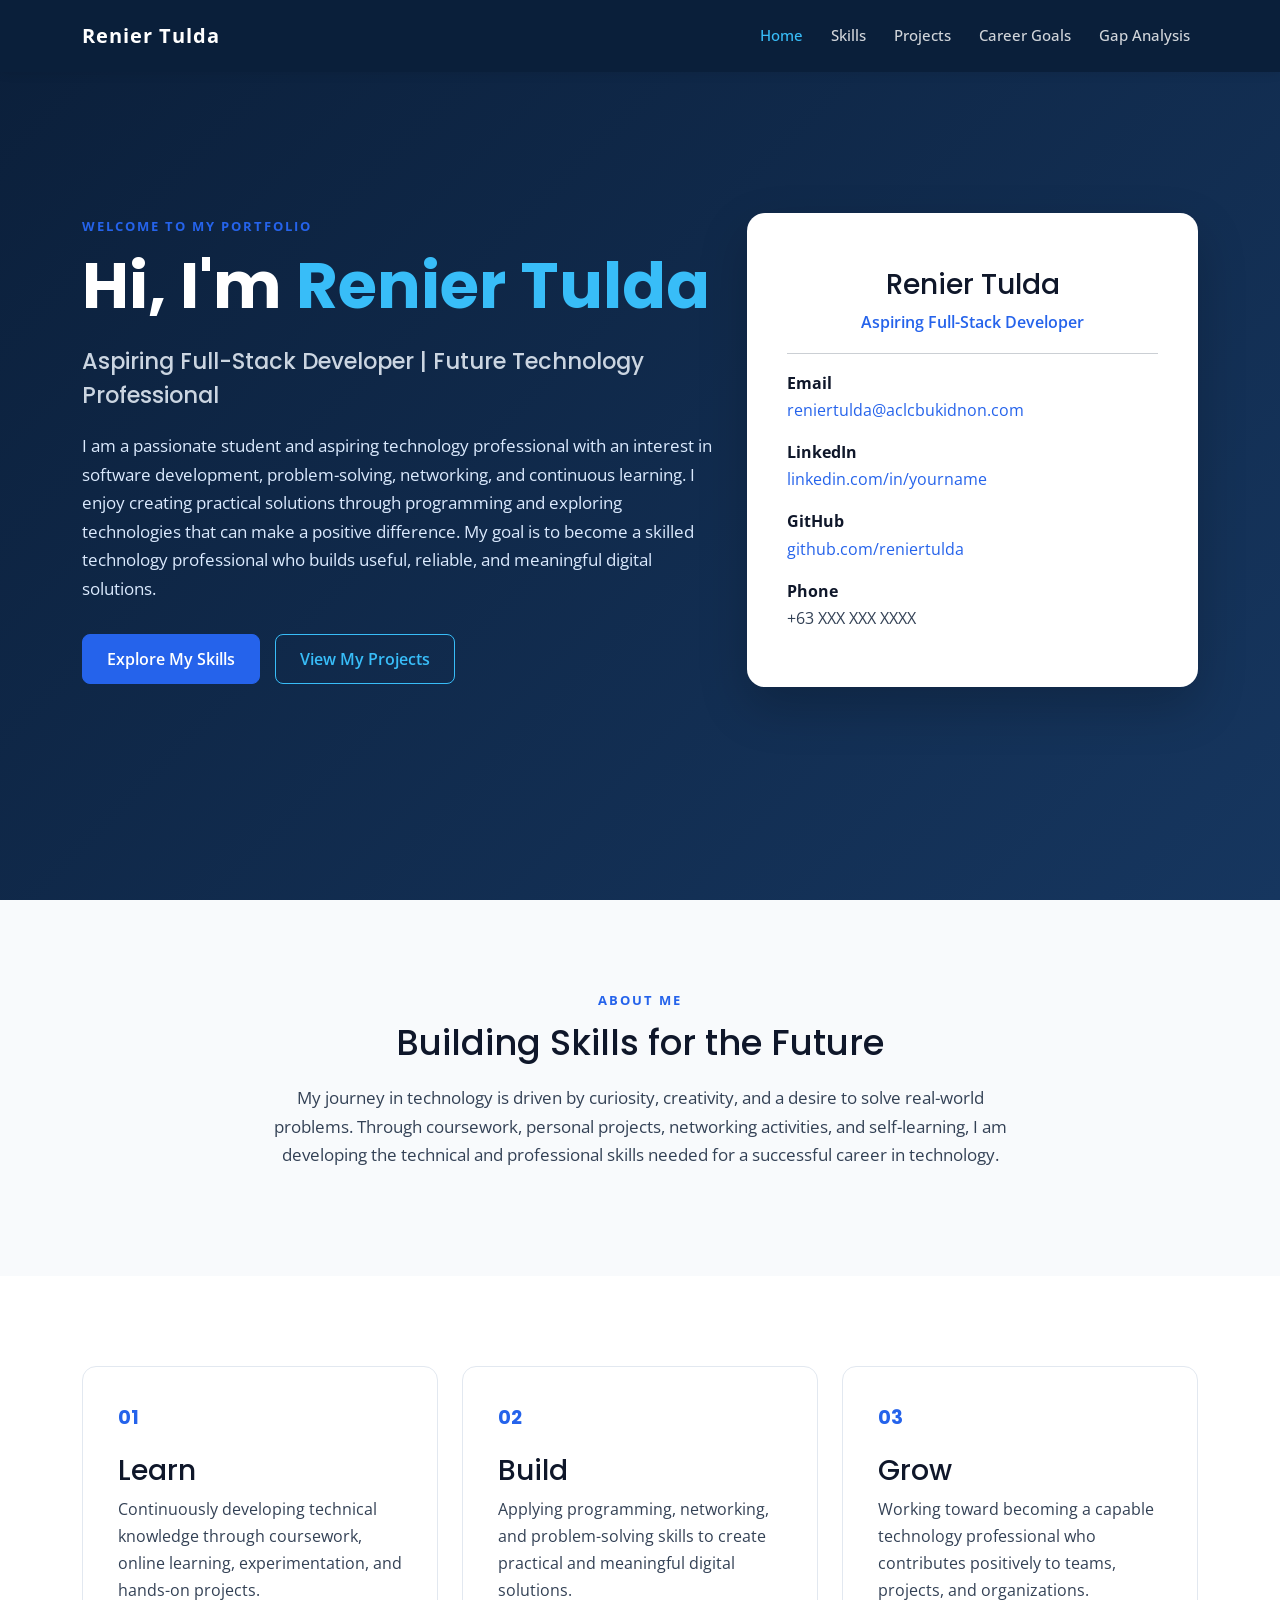
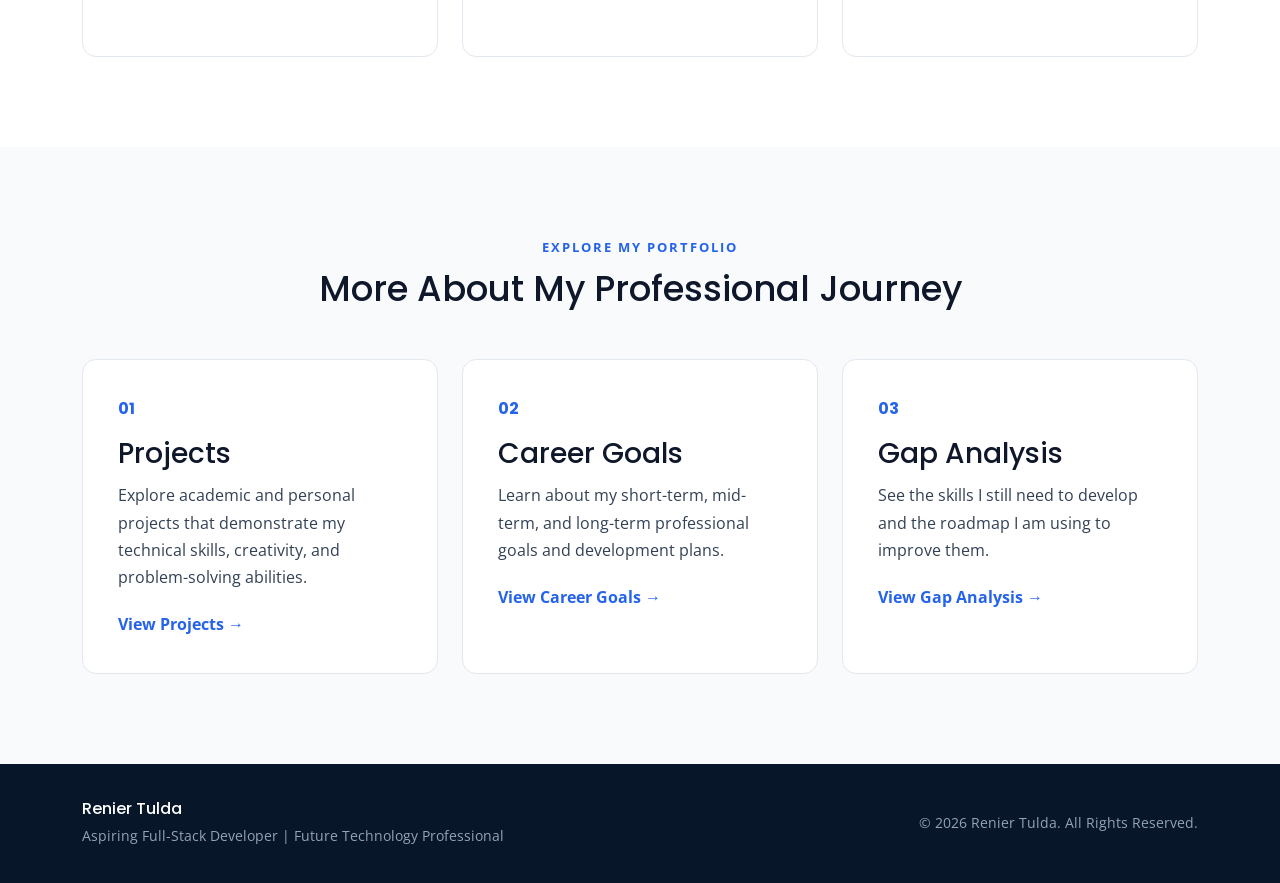
==== commit 6d1e0cd7: "Update index.html" ====
--- a/index.html
+++ b/index.html
@@ -102,6 +102,7 @@
 
             <div class="row align-items-center min-vh-100">
 
+                <!-- INTRODUCTION -->
                 <div class="col-lg-7">
 
                     <p class="section-label">
@@ -109,7 +110,7 @@
                     </p>
 
                     <h1 class="display-3 fw-bold">
-                        Hi, I'm <span>Your Name</span>
+                        Hi, I'm <span>Renier Tulda</span>
                     </h1>
 
                     <h2 class="hero-tagline">
@@ -119,11 +120,11 @@
                     <p class="hero-text">
                         I am a passionate student and aspiring technology professional
                         with an interest in software development, problem-solving,
-                        and continuous learning. I enjoy creating practical solutions
-                        through programming and exploring technologies that can make
-                        a positive difference. My goal is to become a skilled
-                        technology professional who builds useful, reliable,
-                        and meaningful digital solutions.
+                        networking, and continuous learning. I enjoy creating practical
+                        solutions through programming and exploring technologies that
+                        can make a positive difference. My goal is to become a skilled
+                        technology professional who builds useful, reliable, and
+                        meaningful digital solutions.
                     </p>
 
                     <div class="hero-buttons">
@@ -146,10 +147,6 @@
 
                     <div class="profile-card">
 
-                        <div class="profile-icon">
-                            &lt;/&gt;
-                        </div>
-
                         <h3>
                             Renier Tulda
                         </h3>
@@ -161,26 +158,59 @@
                         <hr>
 
                         <div class="contact-item">
-                            <strong>Email</strong>
+
+                            <strong>
+                                Email
+                            </strong>
+
                             <a href="mailto:reniertulda@aclcbukidnon.com">
                                 reniertulda@aclcbukidnon.com
                             </a>
-                        </div>
+
+                        </div>
+
 
                         <div class="contact-item">
-                            <strong>LinkedIn</strong>
+
+                            <strong>
+                                LinkedIn
+                            </strong>
+
                             <a href="#" target="_blank">
                                 linkedin.com/in/yourname
                             </a>
-                        </div>
+
+                        </div>
+
 
                         <div class="contact-item">
-                            <strong>GitHub</strong>
-                            <a href="#" target="reniertulda">
+
+                            <strong>
+                                GitHub
+                            </strong>
+
+                            <a
+                                href="https://github.com/reniertulda"
+                                target="_blank"
+                                rel="noopener noreferrer"
+                            >
                                 github.com/reniertulda
                             </a>
-                        </div>
-
+
+                        </div>
+
+
+                        <div class="contact-item">
+
+                            <strong>
+                                Phone
+                            </strong>
+
+                            <span>
+                                +63 XXX XXX XXXX
+                            </span>
+
+                        </div>
 
                     </div>
 
@@ -215,9 +245,9 @@
                     <p class="section-description mx-auto">
                         My journey in technology is driven by curiosity, creativity,
                         and a desire to solve real-world problems. Through coursework,
-                        personal projects, and self-learning, I am developing the
-                        technical and professional skills needed for a successful
-                        career in technology.
+                        personal projects, networking activities, and self-learning,
+                        I am developing the technical and professional skills needed
+                        for a successful career in technology.
                     </p>
 
                 </div>
@@ -238,6 +268,7 @@
 
             <div class="row g-4">
 
+                <!-- LEARN -->
                 <div class="col-md-4">
 
                     <div class="highlight-card">
@@ -261,6 +292,7 @@
                 </div>
 
 
+                <!-- BUILD -->
                 <div class="col-md-4">
 
                     <div class="highlight-card">
@@ -274,8 +306,9 @@
                         </h3>
 
                         <p>
-                            Applying programming and problem-solving skills to
-                            create practical and meaningful digital solutions.
+                            Applying programming, networking, and problem-solving
+                            skills to create practical and meaningful digital
+                            solutions.
                         </p>
 
                     </div>
@@ -283,6 +316,7 @@
                 </div>
 
 
+                <!-- GROW -->
                 <div class="col-md-4">
 
                     <div class="highlight-card">
@@ -331,11 +365,16 @@
 
             </div>
 
+
             <div class="row g-4">
 
+                <!-- PROJECTS -->
                 <div class="col-md-4">
 
-                    <a href="projects.html" class="quick-link-card">
+                    <a
+                        href="projects.html"
+                        class="quick-link-card"
+                    >
 
                         <span class="quick-link-number">
                             01
@@ -347,7 +386,8 @@
 
                         <p>
                             Explore academic and personal projects that
-                            demonstrate my technical skills and problem-solving.
+                            demonstrate my technical skills, creativity,
+                            and problem-solving abilities.
                         </p>
 
                         <span class="quick-link-arrow">
@@ -359,9 +399,13 @@
                 </div>
 
 
+                <!-- CAREER GOALS -->
                 <div class="col-md-4">
 
-                    <a href="career-goals.html" class="quick-link-card">
+                    <a
+                        href="career-goals.html"
+                        class="quick-link-card"
+                    >
 
                         <span class="quick-link-number">
                             02
@@ -373,7 +417,7 @@
 
                         <p>
                             Learn about my short-term, mid-term, and long-term
-                            professional goals.
+                            professional goals and development plans.
                         </p>
 
                         <span class="quick-link-arrow">
@@ -385,9 +429,13 @@
                 </div>
 
 
+                <!-- GAP ANALYSIS -->
                 <div class="col-md-4">
 
-                    <a href="gap-analysis.html" class="quick-link-card">
+                    <a
+                        href="gap-analysis.html"
+                        class="quick-link-card"
+                    >
 
                         <span class="quick-link-number">
                             03
@@ -398,8 +446,8 @@
                         </h3>
 
                         <p>
-                            See the skills I still need to develop and the roadmap
-                            I am using to improve them.
+                            See the skills I still need to develop and the
+                            roadmap I am using to improve them.
                         </p>
 
                         <span class="quick-link-arrow">
@@ -439,11 +487,14 @@
 
                 </div>
 
+
                 <div class="col-md-6 text-md-end">
 
                     <p class="mb-0">
+
                         © <span id="year"></span>
                         Renier Tulda. All Rights Reserved.
+
                     </p>
 
                 </div>
@@ -455,12 +506,15 @@
     </footer>
 
 
-    <!-- Bootstrap JS -->
+    <!-- =========================
+         BOOTSTRAP JS
+    ========================== -->
     <script
         src="https://cdn.jsdelivr.net/npm/bootstrap@5.3.3/dist/js/bootstrap.bundle.min.js">
     </script>
 
-    <!-- Custom JS -->
+
+    <!-- CUSTOM JS -->
     <script src="script.js"></script>
 
 </body>
